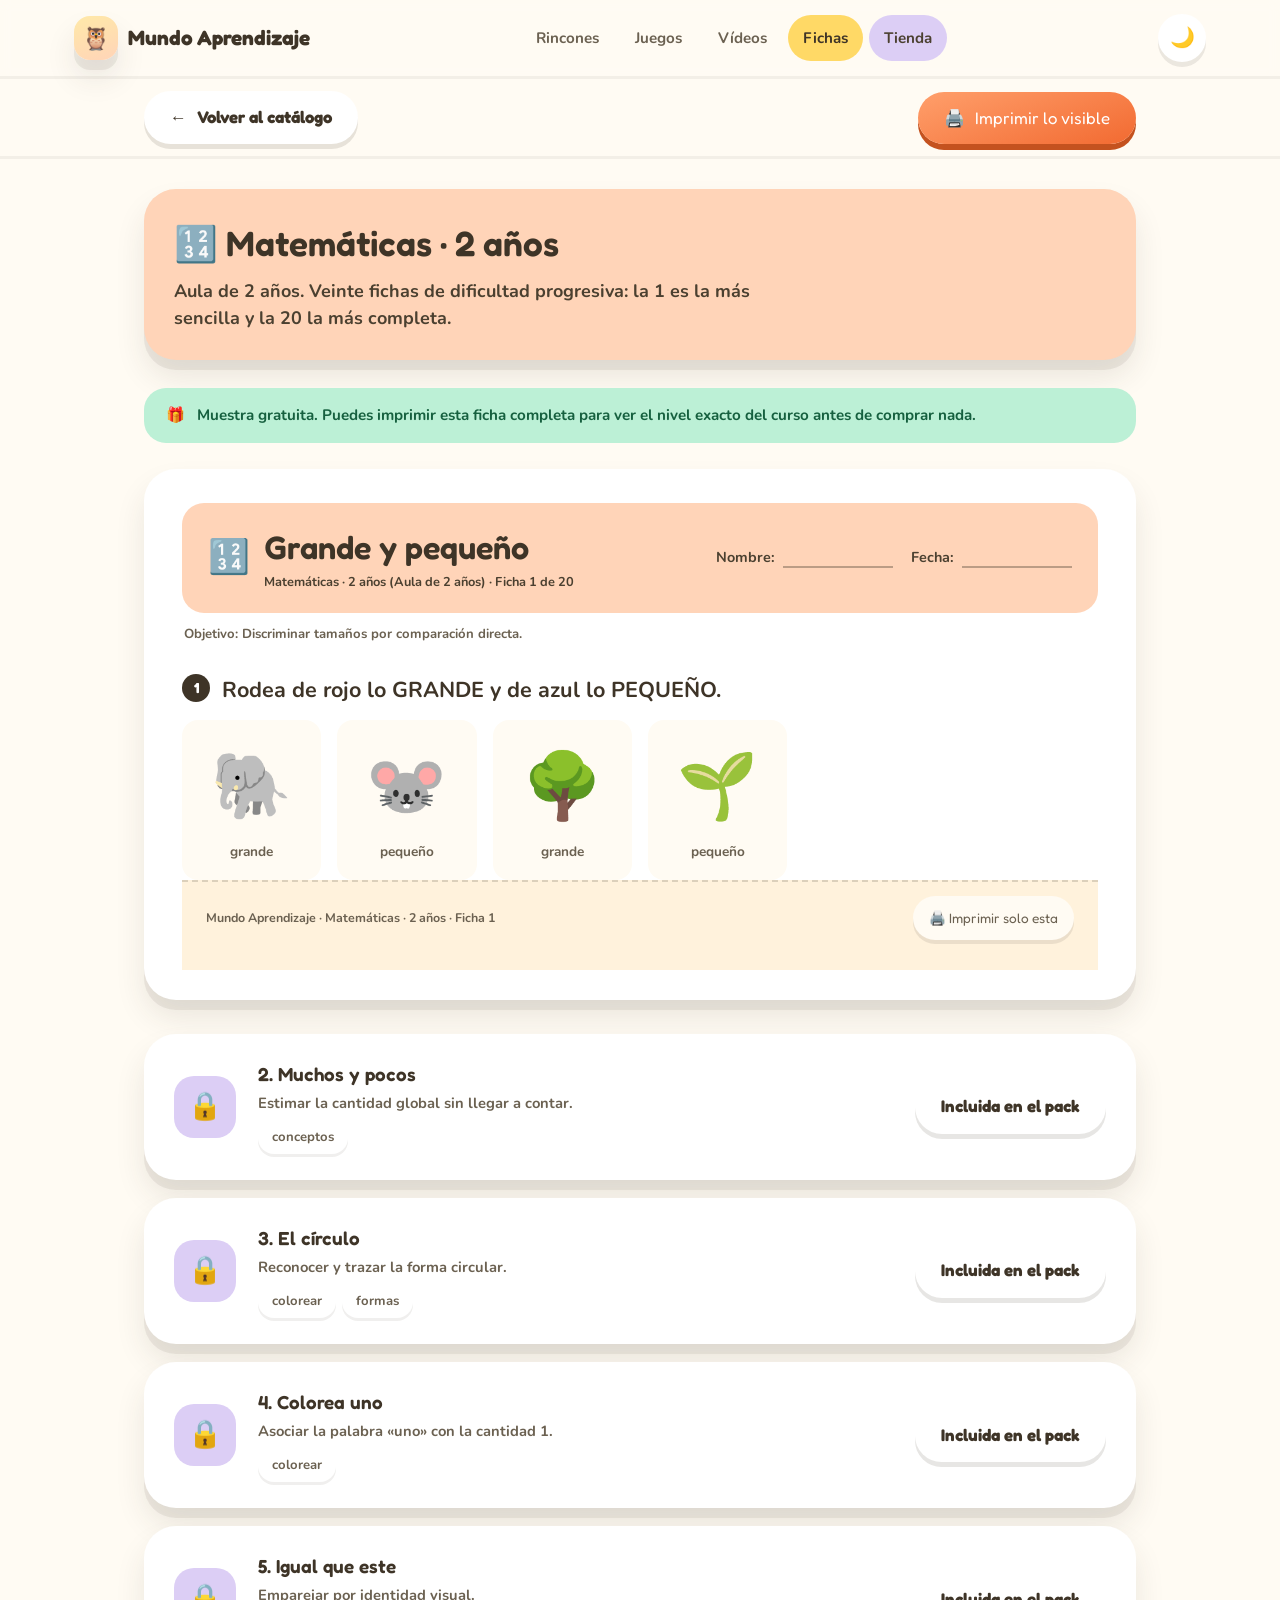
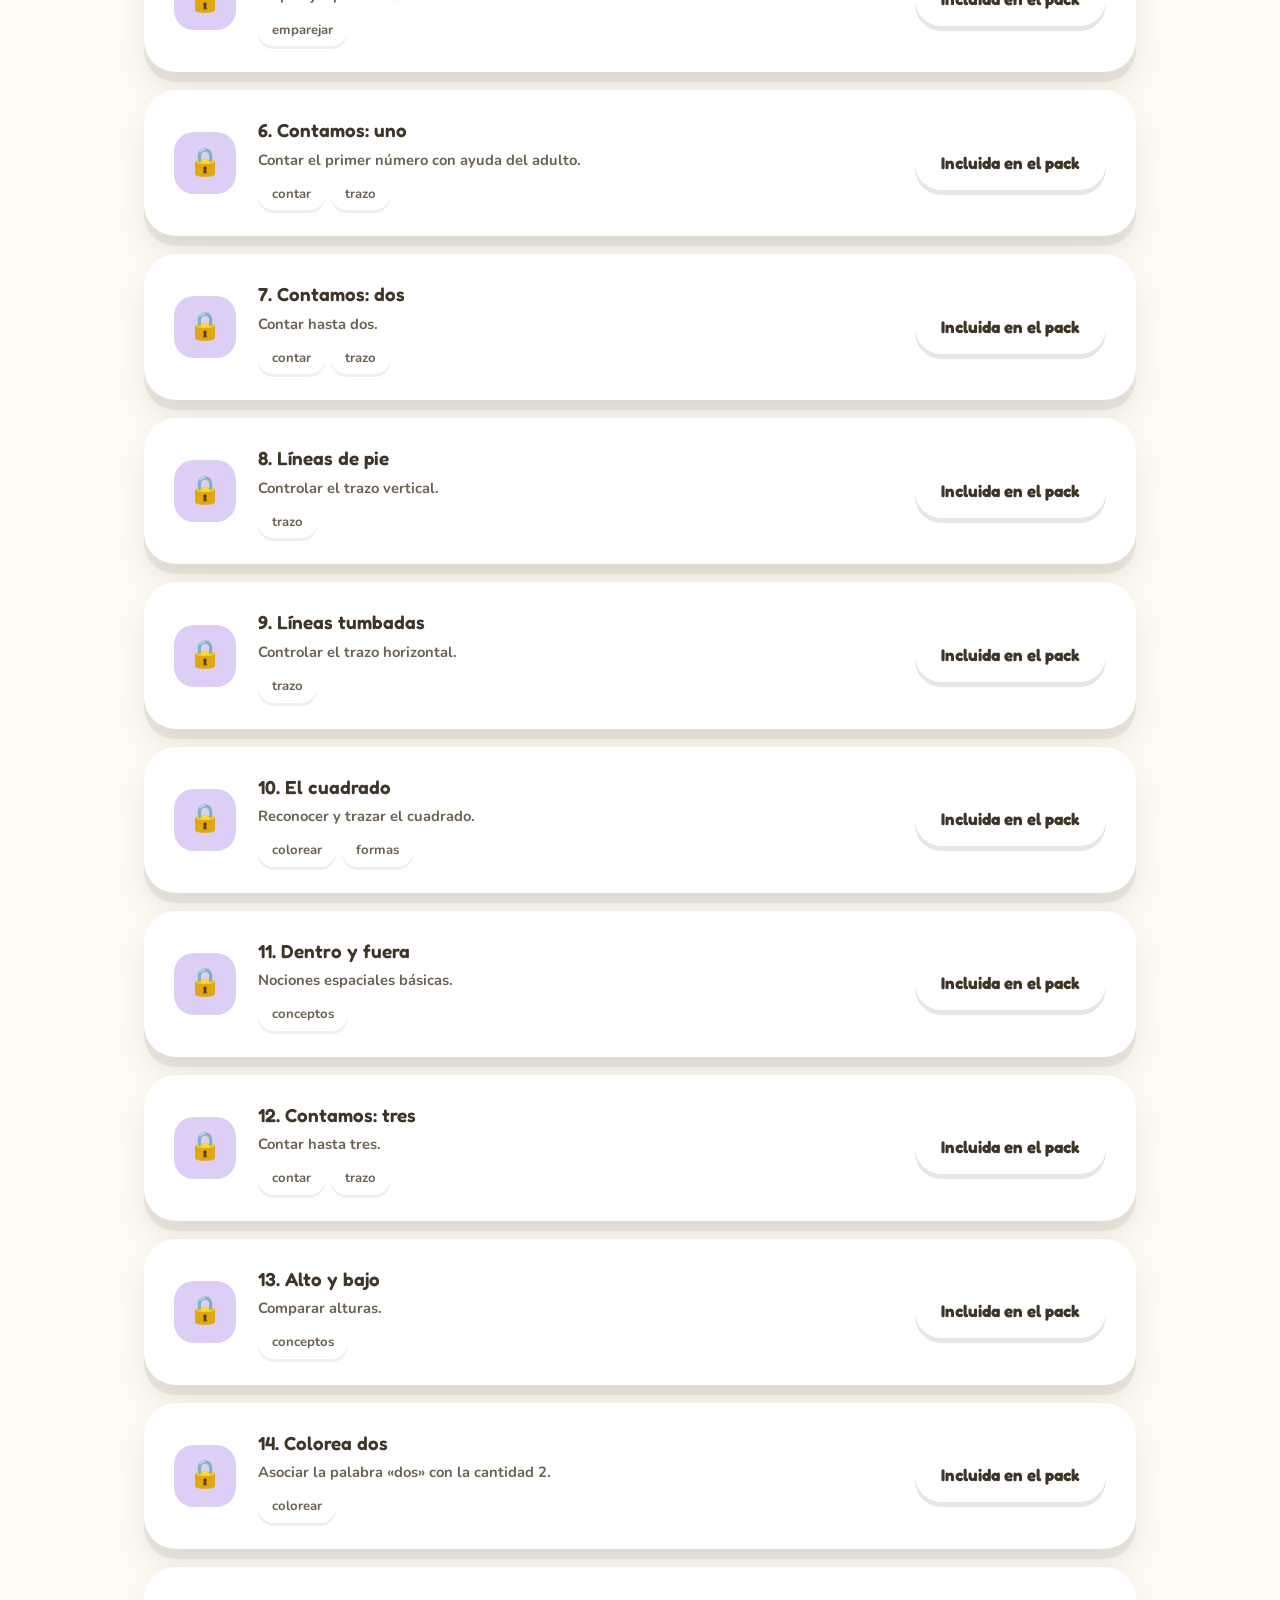
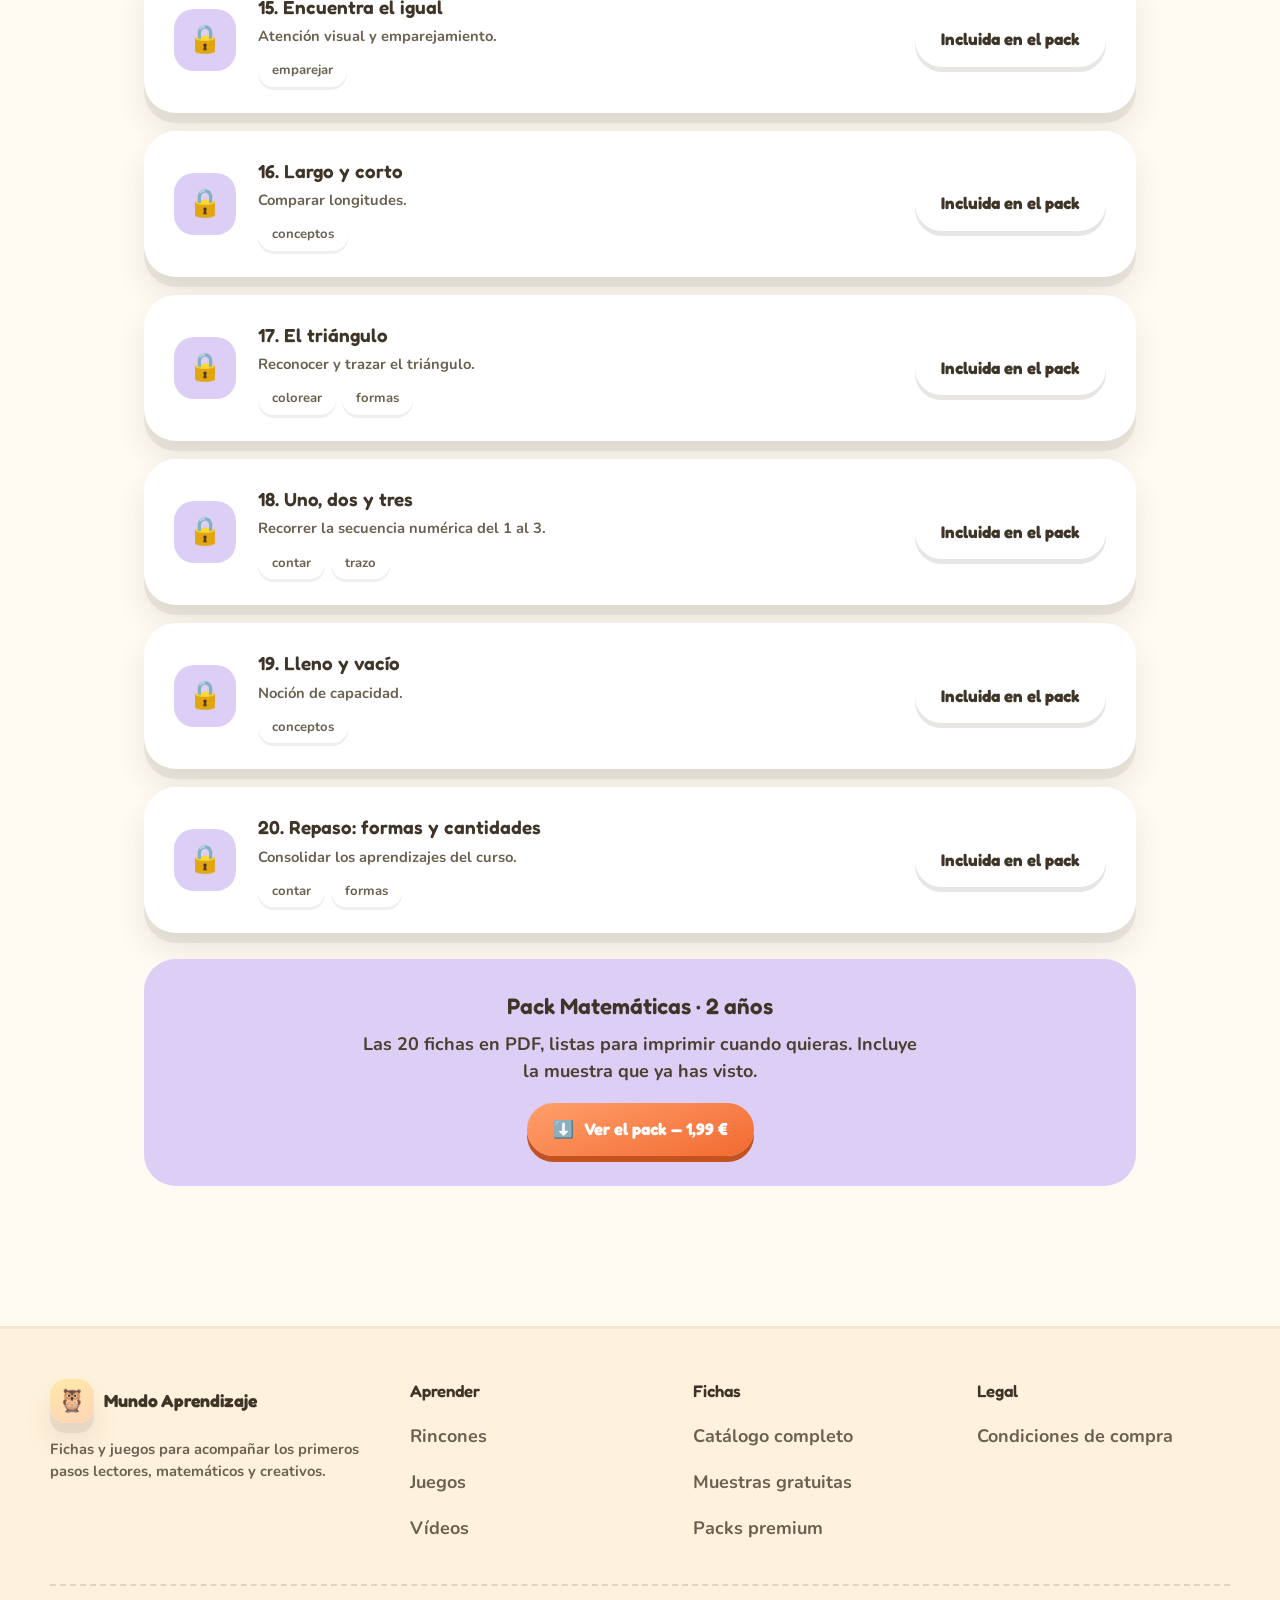
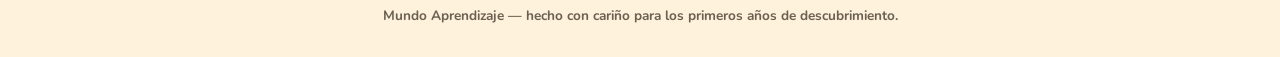
==== fichas.html @ 5282aec8 "Reestructura el sitio y añade el catálogo completo de 480 fichas Trabajo acumulado de tres iteracion" ====
<!DOCTYPE html>
<html lang="es">
<head>
<meta charset="UTF-8">
<meta name="viewport" content="width=device-width, initial-scale=1.0">
<title>Fichas imprimibles — Mundo Aprendizaje</title>
<meta name="description" content="Cuadernos de fichas imprimibles por tema y curso, de 2 a 7 años.">
<meta name="theme-color" content="#FFFBF3">
<script>
/* Tema antes de pintar: evita el fogonazo blanco al abrir en modo oscuro. */
(()=>{try{const g=localStorage.getItem('ma-tema');
document.documentElement.dataset.theme=g||(matchMedia('(prefers-color-scheme: dark)').matches?'dark':'light');
}catch(e){document.documentElement.dataset.theme='light';}})();
</script>
<link rel="preconnect" href="https://fonts.googleapis.com">
<link rel="preconnect" href="https://fonts.gstatic.com" crossorigin>
<link href="https://fonts.googleapis.com/css2?family=Fredoka:wght@500;600;700&family=Nunito:wght@500;700;800&display=swap" rel="stylesheet">
<link rel="icon" href="data:image/svg+xml,<svg xmlns='http://www.w3.org/2000/svg' viewBox='0 0 100 100'><text y='.9em' font-size='90'>🖨️</text></svg>">
<link rel="stylesheet" href="assets/base.css">
<link rel="stylesheet" href="assets/fichas.css">
<style>
  .toolbar{
    position: sticky; top: 0; z-index: 90;
    background: color-mix(in srgb, var(--cream) 94%, transparent); backdrop-filter: blur(6px);
    border-bottom: 3px solid rgba(62,52,39,0.06);
  }
  .toolbar-inner{
    max-width: 1040px; margin: 0 auto; padding: 12px 24px;
    display: flex; align-items: center; justify-content: space-between; gap: 14px; flex-wrap: wrap;
  }
  .sheets{ max-width: 1040px; margin: 0 auto; padding: 30px 24px 70px; }
  @media (max-width: 560px){ .sheets{ padding: 24px 16px 50px; } }

  .cuaderno-head{
    border-radius: var(--radius-lg); padding: 28px 30px; margin-bottom: 28px;
    background: var(--tema, var(--peach)); box-shadow: var(--shadow-bubble);
  }
  .cuaderno-head h1{ font-size: clamp(1.6rem, 3.4vw, 2.2rem); }
  .cuaderno-head p{ margin: 8px 0 0; color: var(--on-pastel); max-width: 56ch; }

  /* Ficha de pago: se ve qué es y qué trae, sin enseñar los ejercicios. */
  .ficha-bloqueada{
    background: var(--white); border-radius: var(--radius-lg);
    box-shadow: var(--shadow-bubble); padding: 26px 30px; margin-bottom: 18px;
    display: flex; align-items: center; gap: 22px; flex-wrap: wrap;
  }
  .ficha-bloqueada .candado{
    width: 62px; height: 62px; flex-shrink: 0; border-radius: 20px;
    background: var(--lavender); display: flex; align-items: center;
    justify-content: center; font-size: 1.7rem;
  }
  .ficha-bloqueada .cuerpo{ flex-grow: 1; min-width: 220px; }
  .ficha-bloqueada h2{ font-size: 1.18rem; }
  .ficha-bloqueada p{ margin: 4px 0 0; color: var(--ink-soft); font-size: 0.92rem; }
  .ficha-bloqueada .tipos{ margin-top: 8px; display: flex; gap: 6px; flex-wrap: wrap; }

  .aviso-muestra{
    background: var(--mint); border-radius: var(--radius-md);
    padding: 16px 22px; margin-bottom: 26px; font-size: 0.95rem; color: var(--exito);
    display: flex; gap: 12px; align-items: flex-start;
  }
  .cta-pack{
    background: var(--lavender); border-radius: var(--radius-lg);
    padding: 30px; margin-top: 26px; text-align: center;
  }
  .cta-pack h2{ font-size: 1.4rem; }
  .cta-pack p{ color: var(--on-pastel); margin: 8px auto 18px; max-width: 52ch; }
  .estado{ text-align: center; padding: 60px 20px; color: var(--ink-soft); }
</style>
</head>
<body>
<a class="skip-link" href="#contenido">Saltar al contenido</a>

<header class="topbar no-print">
  <div class="topbar-inner">
    <a class="brand" href="index.html"><span class="brand-badge" aria-hidden="true">🦉</span> Mundo Aprendizaje</a>
    <nav aria-label="Navegación principal">
      <ul class="topnav">
        <li><a href="index.html#rincones">Rincones</a></li>
        <li><a href="juegos.html">Juegos</a></li>
        <li><a href="videos.html">Vídeos</a></li>
        <li><a href="descargas.html" aria-current="page">Fichas</a></li>
        <li><a href="tienda.html" class="nav-premium">Tienda</a></li>
      </ul>
    </nav>
  </div>
</header>

<div class="toolbar no-print">
  <div class="toolbar-inner">
    <a class="btn btn-secondary" href="descargas.html"><span aria-hidden="true">←</span> Volver al catálogo</a>
    <button class="btn btn-primary" type="button" id="btnImprimir"><span aria-hidden="true">🖨️</span> Imprimir lo visible</button>
  </div>
</div>

<main class="sheets" id="contenido">
  <div class="estado" id="estado">Cargando fichas…</div>
  <div id="salida" class="anim-lista"></div>
</main>

<footer class="no-print">
  <div class="footer-grid">
    <div>
      <div class="footer-brand">
        <span class="brand-badge" aria-hidden="true">🦉</span>
        <strong style="font-family:'Fredoka',sans-serif; font-size:1.1rem;">Mundo Aprendizaje</strong>
      </div>
      <p class="footer-note">Fichas y juegos para acompañar los primeros pasos lectores, matemáticos y creativos.</p>
    </div>
    <div><h3>Aprender</h3><ul>
      <li><a href="index.html#rincones">Rincones</a></li>
      <li><a href="juegos.html">Juegos</a></li>
      <li><a href="videos.html">Vídeos</a></li>
    </ul></div>
    <div><h3>Fichas</h3><ul>
      <li><a href="descargas.html">Catálogo completo</a></li>
      <li><a href="descargas.html?gratis=1">Muestras gratuitas</a></li>
      <li><a href="tienda.html">Packs premium</a></li>
    </ul></div>
    <div><h3>Legal</h3><ul>
      <li><a href="tienda.html#legal">Condiciones de compra</a></li>
    </ul></div>
  </div>
  <div class="footer-bottom">Mundo Aprendizaje — hecho con cariño para los primeros años de descubrimiento.</div>
</footer>

<script src="data/catalogo.js"></script>
<script src="assets/site.js"></script>
<script src="assets/render-ficha.js"></script>
<script>
(() => {
  'use strict';
  const { el, icono, catalogo, filtrar } = window.MA;
  const salida = document.getElementById('salida');
  const estado = document.getElementById('estado');

  /** Ruta: #/<tema>/<curso> o #/<tema>/<curso>/<orden> */
  function ruta(){
    const partes = location.hash.replace(/^#\/?/, '').split('/').filter(Boolean);
    const cat = catalogo();
    const tema = cat.temas[partes[0]] ? partes[0] : 'matematicas';
    const cursos = Object.keys(cat.cursos);
    const curso = cursos.includes(partes[1]) ? partes[1] : cursos[0];
    const orden = partes[2] ? Number(partes[2]) : null;
    return { tema, curso, orden };
  }

  function tarjetaBloqueada(f){
    const nombresTipo = {
      contar:'contar', trazo:'trazo', operaciones:'operaciones', comparar:'comparar',
      serie:'series', unir:'unir con flechas', problema:'problemas', formas:'formas',
      reloj:'el reloj', descomponer:'descomposición', rodear:'rodear', emparejar:'emparejar',
      vecinos:'anterior y posterior', tabla:'tabla de multiplicar', concepto:'conceptos',
      colorear:'colorear', 'tantos-como':'correspondencia', monedas:'monedas',
    };
    return el('article', { className: 'ficha-bloqueada' },
      el('div', { className: 'candado', attrs: { 'aria-hidden': 'true' } }, '🔒'),
      el('div', { className: 'cuerpo' },
        el('h2', { text: `${f.orden}. ${f.titulo}` }),
        el('p', { text: f.objetivo }),
        el('div', { className: 'tipos' },
          (f.tipos || []).map(t => el('span', { className: 'pill', text: nombresTipo[t] || t })))),
      el('a', { className: 'btn btn-secondary', attrs: { href: `tienda.html#/${f.tema}/${f.curso}` } },
        'Incluida en el pack'));
  }

  async function pintar(){
    const { tema, curso, orden } = ruta();
    const cat = catalogo();
    const infoTema = cat.temas[tema];
    const infoCurso = cat.cursos[String(curso)];

    document.title = `${infoTema.nombre} · ${infoCurso.etiqueta} — Mundo Aprendizaje`;
    estado.hidden = false;
    estado.textContent = 'Cargando fichas…';
    salida.replaceChildren();

    if(!cat.temasGenerados.includes(tema)){
      estado.textContent = `Las fichas de ${infoTema.nombre} estarán disponibles próximamente.`;
      return;
    }

    let fichas;
    try{
      fichas = await window.MA.cargarFichas(tema, curso);
    }catch(e){
      estado.textContent = 'No se han podido cargar las fichas. Si has abierto el archivo directamente, prueba con un servidor local.';
      return;
    }

    const meta = filtrar({ tema, curso });
    const porId = Object.fromEntries(meta.map(m => [m.id, m]));
    const lista = orden ? fichas.filter(f => f.orden === orden) : fichas;

    estado.hidden = true;

    const cabecera = el('div', { className: `cuaderno-head t-${infoTema.color}` },
      el('h1', {}, icono(infoTema.icono + ' '), `${infoTema.nombre} · ${infoCurso.etiqueta}`),
      el('p', { text: `${infoCurso.etapa}. Veinte fichas de dificultad progresiva: la 1 es la más sencilla y la 20 la más completa.` }));
    salida.append(cabecera);

    const gratis = lista.filter(f => !f.bloqueado);
    if(gratis.length){
      salida.append(el('div', { className: 'aviso-muestra no-print' },
        icono('🎁'),
        el('span', {}, el('strong', { text: 'Muestra gratuita. ' }),
          'Puedes imprimir esta ficha completa para ver el nivel exacto del curso antes de comprar nada.')));
    }

    lista.forEach(f => {
      const m = porId[f.id] || f;
      salida.append(f.bloqueado
        ? tarjetaBloqueada({ ...m, tema, curso })
        : window.MA_RENDER.renderFicha({ ...f, tema, curso }));
    });

    if(lista.some(f => f.bloqueado)){
      salida.append(el('div', { className: 'cta-pack no-print' },
        el('h2', { text: `Pack ${infoTema.nombre} · ${infoCurso.etiqueta}` }),
        el('p', { text: `Las 20 fichas en PDF, listas para imprimir cuando quieras. Incluye la muestra que ya has visto.` }),
        el('a', { className: 'btn btn-primary', attrs: { href: `tienda.html#/${tema}/${curso}` } },
          icono('⬇️'), 'Ver el pack — 1,99 €')));
    }
  }

  document.getElementById('btnImprimir').addEventListener('click', () => window.print());
  window.addEventListener('hashchange', pintar);
  pintar();
})();
</script>
</body>
</html>
---- assets/base.css ----
/* ============================================================================
   Mundo Aprendizaje — sistema visual compartido
   Tokens, tipografía, navegación, botones y pie. Lo cargan todas las páginas.
   ========================================================================== */

/* ---------------------------------------------------------------- TEMA CLARO
   Los pasteles son el fondo de las tarjetas; --on-pastel es el color de texto
   que va encima de ellos. Nunca escribir un color a pelo sobre un pastel: si
   se hace, el modo oscuro se rompe. */
:root{
  color-scheme: light;

  --yellow: #FFE9A8;  --yellow-deep: #FFD966;
  --sky: #BEE7F7;     --sky-deep: #8FD2EF;
  --mint: #BCF0D6;    --mint-deep: #8FE0B6;
  --lavender: #DCCEF5;--lavender-deep: #C1A9EA;
  --peach: #FFD4B8;   --peach-deep: #FFB88C;

  --cream: #FFFBF3;        /* fondo de página y superficies hundidas */
  --white: #FFFFFF;        /* superficie elevada: tarjetas */
  --ink: #3E3427;
  --ink-soft: #6B6151;
  --on-pastel: #4B4030;    /* texto sobre cualquier pastel */
  --borde: rgba(62,52,39,0.10);

  --focus: #1F5FA8;
  --naranja: #F26A31;
  --naranja-claro: #FF9F6B;
  --naranja-sombra: #C4521F;
  --exito: #16603F;
  --exito-fondo: var(--mint);
  --acento-calido: #A66F00;   /* titulares destacados */
  --acento-verde: #157A54;
  --aviso-fondo: #FFE3E3;
  --aviso-texto: #7A2E2E;
  --panel-juego: #FFF6E4;     /* degradado superior del panel de juego */
  --pie-fondo: #FFF2DC;
  --on-activo: #3E3427;    /* texto sobre los tonos -deep (estados activos) */
  --tienda-hero: #F6F0FF;  /* degradado superior de la tienda */
  --boton-inerte: #EDE7DC; /* botón desactivado */
  --sobre-tema: rgba(255,255,255,0.70); /* pastilla clara sobre un pastel */

  --radius-lg: 32px;
  --radius-md: 22px;
  --shadow-bubble: 0 10px 0 rgba(62,52,39,0.08), 0 18px 30px rgba(62,52,39,0.10);
  --shadow-plana: 0 5px 0 rgba(62,52,39,0.10);
}

/* -------------------------------------------------------------- TEMA OSCURO
   No es una inversión: es una paleta propia de "cuento antes de dormir".
   El fondo es marrón carbón cálido (no azul tecnológico) y cada pastel tiene
   su versión nocturna, más profunda y desaturada, conservando el mismo tono.
   El texto sobre ellos es crema, lo que da AA holgado en todos los casos. */
[data-theme="dark"]{
  color-scheme: dark;

  --yellow: #5E4B22;  --yellow-deep: #D6B45C;
  --sky: #2B4859;     --sky-deep: #7CB9D6;
  --mint: #26503F;    --mint-deep: #79C7A3;
  --lavender: #423761;--lavender-deep: #B39FE0;
  --peach: #64402F;   --peach-deep: #E5A177;

  --cream: #211B17;        /* marrón carbón: el "papel" de noche */
  --white: #2E2721;        /* tarjetas, un punto más claras que el fondo */
  --ink: #F6EFE3;
  --ink-soft: #BEB2A1;
  --on-pastel: #F6EFE3;
  --borde: rgba(255,246,232,0.14);

  --focus: #8CC2FF;
  --naranja: #E2703C;
  --naranja-claro: #F0925F;
  --naranja-sombra: #9C4423;
  --exito: #8FE0B6;
  --exito-fondo: #26503F;
  --acento-calido: #F0C46B;
  --acento-verde: #7ED9AE;
  --aviso-fondo: #4A2523;
  --aviso-texto: #FFC9C9;
  --panel-juego: #2C2419;
  --pie-fondo: #1A1512;
  /* En oscuro los -deep son CLAROS: el texto encima debe ser oscuro. */
  --on-activo: #241C14;
  --tienda-hero: #2A2333;
  --boton-inerte: #3A322B;
  --sobre-tema: rgba(255,255,255,0.12);

  --shadow-bubble: 0 10px 0 rgba(0,0,0,0.28), 0 18px 30px rgba(0,0,0,0.32);
  --shadow-plana: 0 5px 0 rgba(0,0,0,0.30);
}

/* Superficies y bordes que estaban fijados a un color claro */
[data-theme="dark"] .topbar{ border-bottom-color: var(--borde); }
[data-theme="dark"] footer{ border-top-color: var(--borde); }
[data-theme="dark"] .btn-secondary,
[data-theme="dark"] .topnav a{ box-shadow: var(--shadow-plana); }
[data-theme="dark"] .btn-ghost{ box-shadow: inset 0 0 0 3px var(--borde); }

[data-theme="dark"] .footer-bottom{ border-top-color: var(--borde); }

/* El cambio de tema no debe ser un parpadeo seco, pero tampoco una animación
   larga que se note al navegar: 260 ms sobre color y fondo, y nada más. */
body, .topbar, .ficha, .card, footer,
.rincon, .cuaderno, .pack, .video-card, .testimonio,
.chip, .filtro-btn, .tab-btn, .casilla, .carta{
  transition: background-color .26s ease, color .26s ease, border-color .26s ease;
}

*{ box-sizing: border-box; }
html{ scroll-behavior: smooth; }
body{
  margin: 0;
  background: var(--cream);
  color: var(--ink);
  font-family: 'Nunito', sans-serif;
  font-weight: 700;
  font-size: 18px;
  line-height: 1.5;
  overflow-x: hidden;
}
h1, h2, h3, h4{
  font-family: 'Fredoka', sans-serif;
  font-weight: 600;
  margin: 0;
  color: var(--ink);
}
img, svg{ display: block; max-width: 100%; }
a{ color: inherit; text-decoration: none; }
button{ font-family: inherit; cursor: pointer; }

.skip-link{
  position: absolute; left: -999px; top: 0;
  background: var(--ink); color: var(--white);
  padding: 10px 16px; border-radius: 0 0 12px 0; z-index: 200;
}
.skip-link:focus{ left: 0; }

:focus-visible{ outline: 4px solid var(--focus); outline-offset: 3px; border-radius: 10px; }

.visually-hidden{
  position: absolute; width: 1px; height: 1px; padding: 0; margin: -1px;
  overflow: hidden; clip: rect(0 0 0 0); white-space: nowrap; border: 0;
}

/* Un solo bloque cubre toda la animación del sitio, presente y futura. */
@media (prefers-reduced-motion: reduce){
  html{ scroll-behavior: auto; }
  *, *::before, *::after{
    animation-duration: .001ms !important;
    animation-iteration-count: 1 !important;
    transition-duration: .001ms !important;
  }
}

/* ---------------------------------------------------------------- cabecera */
.topbar{
  position: sticky; top: 0; z-index: 100;
  background: color-mix(in srgb, var(--cream) 92%, transparent);
  backdrop-filter: blur(6px);
  border-bottom: 3px solid rgba(62,52,39,0.06);
}
.topbar-inner{
  display: flex; align-items: center; justify-content: space-between; gap: 16px;
  padding: 14px 24px; max-width: 1180px; margin: 0 auto;
}
.brand{
  display: flex; align-items: center; gap: 10px; flex-shrink: 0;
  font-family: 'Fredoka', sans-serif; font-size: 1.3rem; color: var(--ink);
}
.brand-badge{
  width: 44px; height: 44px; border-radius: 16px; flex-shrink: 0;
  background: linear-gradient(160deg, var(--yellow), var(--peach));
  display: flex; align-items: center; justify-content: center;
  font-size: 1.4rem; box-shadow: var(--shadow-bubble);
}
.topnav{ display: flex; gap: 6px; list-style: none; margin: 0; padding: 0; }
.topnav a{
  display: block; font-size: 0.95rem; padding: 12px 15px;
  border-radius: 999px; color: var(--ink-soft); white-space: nowrap;
}
.topnav a:hover{ background: var(--sky); color: var(--ink); }
.topnav a[aria-current="page"]{ background: var(--yellow-deep); color: var(--on-activo); }
/* La tienda se distingue del resto del menú sin gritar. */
.topnav a.nav-premium{
  background: var(--lavender); color: var(--on-pastel);
}
.topnav a.nav-premium:hover{ background: var(--lavender-deep); color: var(--on-activo); }

/* Interruptor de tema: lo inyecta site.js en todas las páginas. */
.tema-btn{
  flex-shrink: 0; width: 48px; height: 48px;
  border: none; border-radius: 50%;
  background: var(--white); color: var(--ink);
  box-shadow: var(--shadow-plana);
  font-size: 1.25rem; line-height: 1;
  display: inline-flex; align-items: center; justify-content: center;
  transition: transform .2s ease, background-color .26s ease;
}
.tema-btn:hover{ transform: rotate(-12deg) scale(1.08); }
.tema-btn:active{ transform: scale(0.94); }

/* En móvil la navegación no se esconde: se vuelve una fila deslizable. */
@media (max-width: 860px){
  /* El interruptor sube junto a la marca, no al final de la fila deslizable */
  .topbar-inner{ position: relative; }
  .tema-btn{ position: absolute; top: 12px; right: 16px; }
}
@media (max-width: 860px){
  .topbar-inner{ flex-direction: column; align-items: stretch; gap: 10px; padding: 12px 16px; }
  .topnav{ overflow-x: auto; padding-bottom: 4px; scrollbar-width: none; }
  .topnav::-webkit-scrollbar{ display: none; }
  .topnav a{ background: var(--white); box-shadow: 0 4px 0 rgba(62,52,39,0.08); }
  .topnav a.nav-premium{ background: var(--lavender); }
}

/* ----------------------------------------------------------------- botones */
.btn{
  font-family: 'Fredoka', sans-serif; font-size: 1.05rem;
  border: none; padding: 14px 26px; border-radius: 999px;
  min-height: 52px;
  display: inline-flex; align-items: center; justify-content: center; gap: 10px;
  transition: transform .15s ease;
}
.btn:hover{ transform: translateY(-3px); }
.btn:active{ transform: translateY(2px); }

.btn-primary{
  background: linear-gradient(160deg, var(--naranja-claro), var(--naranja));
  color: var(--white); box-shadow: 0 6px 0 var(--naranja-sombra);
}
.btn-primary:active{ box-shadow: 0 3px 0 var(--naranja-sombra); }

.btn-secondary{
  background: var(--white); color: var(--ink);
  box-shadow: 0 5px 0 rgba(62,52,39,0.12);
}
.btn-secondary:active{ box-shadow: none; }

.btn-ghost{
  background: transparent; color: var(--ink-soft);
  box-shadow: inset 0 0 0 3px rgba(62,52,39,0.12);
}

/* ---------------------------------------------------------------- secciones */
.wrap{ max-width: 1180px; margin: 0 auto; padding: 0 24px; }
@media (max-width: 560px){ .wrap{ padding: 0 16px; } }

.section{ padding: 64px 24px; }
.section-head{ max-width: 680px; margin: 0 auto 40px; text-align: center; }
.section-head h1, .section-head h2{ font-size: clamp(1.9rem, 3.6vw, 2.5rem); }
.section-head p{ color: var(--ink-soft); margin-top: 10px; }

.page-head{ text-align: center; padding: 56px 24px 0; max-width: 760px; margin: 0 auto; }
.page-head h1{ font-size: clamp(2.2rem, 5vw, 3.1rem); }
.page-head p{ color: var(--ink-soft); font-size: 1.12rem; margin-top: 14px; }

.tip{
  background: var(--yellow); border-radius: var(--radius-md);
  padding: 18px 24px; font-size: 0.96rem; color: var(--on-pastel);
  display: flex; gap: 12px; align-items: flex-start;
}

.pill{
  display: inline-flex; align-items: center; gap: 6px;
  background: var(--white); padding: 6px 14px; border-radius: 999px;
  font-size: 0.82rem; color: var(--ink-soft);
  box-shadow: 0 3px 0 rgba(62,52,39,0.08);
}
.pill-gratis{ background: var(--mint); color: var(--exito); }
.pill-premium{ background: var(--lavender); color: var(--on-pastel); }

/* Colores por tema, usados en tarjetas y cabeceras */
.t-peach{ --tema: var(--peach); }
.t-sky{ --tema: var(--sky); }
.t-mint{ --tema: var(--mint); }
.t-lavender{ --tema: var(--lavender); }

/* --------------------------------------------------------------------- pie */
footer{
  margin-top: 70px; background: var(--pie-fondo, #FFF2DC);
  padding: 50px 24px 30px; border-top: 3px solid rgba(62,52,39,0.06);
}
.footer-grid{
  max-width: 1180px; margin: 0 auto;
  display: grid; grid-template-columns: 1.3fr 1fr 1fr 1fr; gap: 30px;
}
@media (max-width: 900px){ .footer-grid{ grid-template-columns: 1fr 1fr; } }
@media (max-width: 560px){ .footer-grid{ grid-template-columns: 1fr; text-align: center; } }
footer h3{ font-size: 1.05rem; margin-bottom: 10px; }
footer ul{ list-style: none; padding: 0; margin: 0; display: flex; flex-direction: column; gap: 2px; }
footer a{
  color: var(--ink-soft); font-weight: 700;
  display: inline-flex; align-items: center; min-height: 44px;
}
footer a:hover{ color: var(--ink); text-decoration: underline; }
.footer-brand{ display: flex; align-items: center; gap: 10px; margin-bottom: 10px; }
@media (max-width: 560px){ .footer-brand{ justify-content: center; } }
.footer-note{ color: var(--ink-soft); font-size: 0.92rem; max-width: 38ch; }
@media (max-width: 560px){ .footer-note{ margin-inline: auto; } }
.footer-bottom{
  max-width: 1180px; margin: 34px auto 0; padding-top: 20px;
  border-top: 2px dashed rgba(62,52,39,0.15);
  font-size: 0.85rem; color: var(--ink-soft); text-align: center;
}

[hidden]{ display: none !important; }

/* ============================================================================
   ANIMACIONES — tres momentos con intención, no movimiento por todas partes
   1. La entrada del hero (una sola vez, al abrir la landing)
   2. La aparición de una ficha o de una tarjeta al cambiar de filtro
   3. El cambio de tema (arriba, en la transición de color)
   Todo queda anulado por el bloque de prefers-reduced-motion de más arriba.
   ========================================================================== */

@keyframes ma-entrar{
  from{ opacity: 0; transform: translateY(18px); }
  to{ opacity: 1; transform: none; }
}
@keyframes ma-entrar-suave{
  from{ opacity: 0; transform: translateY(10px); }
  to{ opacity: 1; transform: none; }
}

/* 1. Hero: los elementos entran escalonados, de arriba abajo. */
.anim-hero > *{
  animation: ma-entrar .55s cubic-bezier(.22,.9,.3,1) backwards;
}
.anim-hero > *:nth-child(1){ animation-delay: .05s; }
.anim-hero > *:nth-child(2){ animation-delay: .13s; }
.anim-hero > *:nth-child(3){ animation-delay: .21s; }
.anim-hero > *:nth-child(4){ animation-delay: .29s; }

/* 2. Contenido que se repinta al filtrar: entra en vez de aparecer de golpe.
      El retardo se corta a los 6 primeros: más allá no se percibe y solo
      retrasaría la lectura. */
.anim-lista > *{ animation: ma-entrar-suave .38s ease backwards; }
.anim-lista > *:nth-child(1){ animation-delay: .02s; }
.anim-lista > *:nth-child(2){ animation-delay: .06s; }
.anim-lista > *:nth-child(3){ animation-delay: .10s; }
.anim-lista > *:nth-child(4){ animation-delay: .14s; }
.anim-lista > *:nth-child(5){ animation-delay: .18s; }
.anim-lista > *:nth-child(n+6){ animation-delay: .22s; }

/* ============================================================================
   CARRUSEL
   ========================================================================== */
.carrusel{ position: relative; }
.carrusel-pista{
  display: flex; gap: 22px;
  overflow-x: auto; scroll-snap-type: x mandatory;
  scroll-padding: 0 4px; padding: 6px 4px 18px;
  scrollbar-width: none; -webkit-overflow-scrolling: touch;
}
.carrusel-pista::-webkit-scrollbar{ display: none; }
.carrusel-pista > *{
  scroll-snap-align: start; flex: 0 0 auto;
  width: min(320px, 82vw);
}
.carrusel-pista:focus-visible{ outline-offset: 6px; }

.carrusel-flecha{
  position: absolute; top: 42%; transform: translateY(-50%);
  width: 52px; height: 52px; border: none; border-radius: 50%;
  background: var(--white); color: var(--ink);
  box-shadow: var(--shadow-bubble);
  font-size: 1rem; z-index: 3;
  display: flex; align-items: center; justify-content: center;
  transition: transform .18s ease, opacity .18s ease;
}
.carrusel-flecha:hover:not(:disabled){ transform: translateY(-50%) scale(1.1); }
.carrusel-flecha:disabled{ opacity: .3; cursor: not-allowed; }
.carrusel-prev{ left: -10px; }
.carrusel-next{ right: -10px; }
@media (max-width: 900px){
  /* En móvil se navega deslizando: las flechas estorbarían sobre el contenido */
  .carrusel-flecha{ display: none; }
}

.carrusel-puntos{ display: flex; justify-content: center; gap: 10px; margin-top: 6px; }
.carrusel-punto{
  width: 12px; height: 12px; padding: 0; border: none; border-radius: 50%;
  background: var(--borde); cursor: pointer;
  transition: transform .2s ease, background-color .2s ease;
  /* El objetivo táctil real es de 44 px aunque el punto se vea pequeño */
  position: relative;
}
.carrusel-punto::after{
  content: ''; position: absolute; inset: -16px;
}
.carrusel-punto.activo{ background: var(--naranja); transform: scale(1.35); }

/* ============================================================================
   TESTIMONIOS
   ========================================================================== */
.testimonios{ background: var(--panel-juego); padding: 66px 0 56px; }
.testimonio{
  background: var(--white); border-radius: var(--radius-lg);
  box-shadow: var(--shadow-bubble); padding: 28px 26px;
  display: flex; flex-direction: column; gap: 14px;
  height: 100%;
}
.testimonio-estrellas{ color: var(--acento-calido); font-size: 1.05rem; letter-spacing: 2px; }
.testimonio-texto{
  margin: 0; flex-grow: 1; font-size: 1rem; color: var(--ink);
  line-height: 1.65;
}
.testimonio-texto::before{ content: '“'; }
.testimonio-texto::after{ content: '”'; }
.testimonio-pie{ display: flex; align-items: center; gap: 12px; }
.testimonio-avatar{
  width: 52px; height: 52px; border-radius: 50%; flex-shrink: 0;
  display: flex; align-items: center; justify-content: center;
  font-size: 1.5rem; background: var(--tema, var(--sky));
}
.testimonio-nombre{ font-family: 'Fredoka', sans-serif; font-size: 1rem; }
.testimonio-rol{ font-size: 0.84rem; color: var(--ink-soft); }

.aviso-simulado{
  max-width: 780px; margin: 0 auto 30px;
  background: var(--aviso-fondo); color: var(--aviso-texto);
  border-radius: var(--radius-md); padding: 16px 22px;
  font-size: 0.92rem; display: flex; gap: 12px; align-items: flex-start;
}

/* ============================================================================
   ONBOARDING — presentación breve la primera vez
   ========================================================================== */
.onboarding[hidden]{ display: none !important; }
.onboarding{
  position: fixed; inset: 0; z-index: 500;
  background: rgba(30,24,20,0.62);
  backdrop-filter: blur(4px);
  display: flex; align-items: center; justify-content: center; padding: 20px;
  animation: ma-entrar-suave .3s ease;
}
.onboarding-caja{
  background: var(--cream); border-radius: 34px;
  max-width: 560px; width: 100%; max-height: 92vh; overflow: hidden;
  box-shadow: 0 24px 60px rgba(0,0,0,0.35);
  display: flex; flex-direction: column;
}
.onboarding-pista{
  display: flex; overflow-x: auto; scroll-snap-type: x mandatory;
  scrollbar-width: none;
}
.onboarding-pista::-webkit-scrollbar{ display: none; }
.onboarding-slide{
  flex: 0 0 100%; scroll-snap-align: center;
  padding: 42px 34px 26px; text-align: center;
  display: flex; flex-direction: column; align-items: center; gap: 12px;
}
.onboarding-emoji{ font-size: 3.4rem; }
.onboarding-slide h2{ font-size: 1.45rem; }
.onboarding-slide p{ color: var(--ink-soft); margin: 0; max-width: 40ch; }
.onboarding-pie{
  display: flex; align-items: center; justify-content: space-between;
  gap: 14px; padding: 16px 24px 22px; flex-wrap: wrap;
}
.onboarding-puntos{ display: flex; gap: 8px; }
.onboarding-punto{
  width: 10px; height: 10px; border-radius: 50%; border: none;
  background: var(--borde); padding: 0;
}
.onboarding-punto.activo{ background: var(--naranja); transform: scale(1.3); }

.carrusel-contador{
  text-align: center; margin: 8px 0 0;
  font-family: 'Fredoka', sans-serif; font-size: 0.9rem; color: var(--ink-soft);
}
.carrusel-contador[hidden]{ display: none; }
---- assets/fichas.css ----
/* ============================================================================
   Mundo Aprendizaje — hoja de estilo de las fichas imprimibles
   Requiere assets/base.css. Cada .ficha equivale a una página A4.
   ========================================================================== */

:root{
  --trace-fill: #F1EBE0;   /* relleno claro de lo que hay que repasar */
  --trace-line: #BFB3A0;   /* contorno y líneas punteadas */
  --caja: #FDFCF9;         /* fondo de las casillas de respuesta */
}

/* En pantalla oscura, una rejilla de casillas blancas puras deslumbra.
   Se hunden un punto respecto a la tarjeta y el punteado se aclara para
   seguir marcándolas. Al imprimir vuelven a blanco (ver @media print). */
[data-theme="dark"]{
  --trace-fill: #4A4137;
  --trace-line: #8B7F6D;
  --caja: #3A322B;
}

/* Escala tipográfica por curso: cuanto más pequeño el alumno, más grande todo.
   Lo controla el atributo data-curso que pone el renderizador. */
.ficha[data-curso="2"]{ --escala: 1.35; --items-fila: 3; }
.ficha[data-curso="3"]{ --escala: 1.25; --items-fila: 3; }
.ficha[data-curso="4"]{ --escala: 1.15; --items-fila: 4; }
.ficha[data-curso="5"]{ --escala: 1.05; --items-fila: 4; }
.ficha[data-curso="6"]{ --escala: 1.00; --items-fila: 5; }
.ficha[data-curso="7"]{ --escala: 0.95; --items-fila: 5; }

.ficha{
  background: var(--white);
  border-radius: var(--radius-lg);
  box-shadow: var(--shadow-bubble);
  padding: 34px 38px 30px;
  margin-bottom: 34px;
  display: flex; flex-direction: column;
  font-size: calc(1rem * var(--escala, 1));
}
@media (max-width: 640px){ .ficha{ padding: 24px 18px; border-radius: var(--radius-md); } }

/* ------------------------------------------------------------- encabezado */
.ficha-head{
  background: var(--tema, var(--peach));
  border-radius: var(--radius-md);
  padding: 20px 26px;
  display: flex; align-items: center; justify-content: space-between;
  gap: 20px; flex-wrap: wrap;
}
.ficha-head-title{ display: flex; align-items: center; gap: 14px; }
.ficha-emoji{ font-size: 2.1rem; line-height: 1; }
.ficha-head h2, .ficha-head h3{ font-size: calc(1.5rem * var(--escala, 1)); }
.ficha-meta{ font-size: 0.8rem; color: var(--on-pastel); margin-top: 2px; }

.ficha-fields{ display: flex; gap: 18px; flex-wrap: wrap; }
.field{ display: flex; align-items: flex-end; gap: 8px; font-size: 0.9rem; color: var(--on-pastel); }
.field-line{ display: inline-block; width: 110px; border-bottom: 2px solid rgba(62,52,39,0.35); }

.ficha-objetivo{
  font-size: 0.82rem; color: var(--ink-soft);
  margin: 12px 2px 0; font-weight: 700;
}

/* --------------------------------------------------------------- bloques */
.bloque{ margin-top: calc(22px * var(--escala, 1)); }
.bloque-enunciado{
  display: flex; gap: 12px; align-items: flex-start;
  font-size: calc(1rem * var(--escala, 1)); margin-bottom: 14px;
}
.bloque-num{
  font-family: 'Fredoka', sans-serif;
  background: var(--ink); color: var(--white);
  width: 28px; height: 28px; flex-shrink: 0;
  border-radius: 50%; display: flex; align-items: center; justify-content: center;
  font-size: 0.9rem;
}

/* Caja de respuesta reutilizada por casi todos los ejercicios */
.caja{
  display: inline-block; flex-shrink: 0;
  width: calc(46px * var(--escala, 1)); height: calc(46px * var(--escala, 1));
  border: 3px dashed var(--trace-line); border-radius: 12px;
  background: var(--caja);
}
.caja-ancha{ width: calc(90px * var(--escala, 1)); }
.caja-grande{ width: calc(70px * var(--escala, 1)); height: calc(70px * var(--escala, 1)); }

.fila{
  display: flex; align-items: center; gap: 16px;
  background: var(--cream); border-radius: 16px;
  padding: 12px 18px; margin-bottom: 10px;
}
.emoji-serie{ font-size: calc(1.7rem * var(--escala, 1)); letter-spacing: 5px; flex-grow: 1; }

/* --- contar / colorear / tantos-como --- */
.contar-fila .caja{ margin-left: auto; }

/* --- trazo --- */
.trazo-fila{
  display: flex; align-items: center; gap: 14px; flex-wrap: wrap;
  border-bottom: 3px dotted var(--trace-line);
  padding-bottom: 8px; margin-bottom: 14px;
}
.glifo{
  font-family: 'Fredoka', sans-serif; font-weight: 700;
  font-size: calc(2.6rem * var(--escala, 1)); line-height: 1;
  color: var(--trace-fill);
  -webkit-text-stroke: 3px var(--trace-line);
  min-width: 1.3em; text-align: center;
}
.glifo.fantasma{ opacity: .5; }

/* --- operaciones --- */
.ops-grid{ display: grid; gap: 14px; }
.ops-grid.horizontal{ grid-template-columns: repeat(auto-fill, minmax(190px, 1fr)); }
.ops-grid.vertical{ grid-template-columns: repeat(auto-fill, minmax(110px, 1fr)); }

.op-h{
  display: flex; align-items: center; gap: 10px;
  font-family: 'Fredoka', sans-serif;
  font-size: calc(1.5rem * var(--escala, 1));
  background: var(--cream); border-radius: 14px; padding: 10px 14px;
}
.op-v{
  background: var(--cream); border-radius: 14px; padding: 12px 14px;
  font-family: 'Fredoka', sans-serif; font-size: calc(1.4rem * var(--escala, 1));
  text-align: right;
}
.op-v .linea{ border-bottom: 3px solid var(--ink); margin: 6px 0 8px; }
.op-v .signo{ float: left; }
.op-v .hueco{ height: calc(38px * var(--escala, 1)); border: 3px dashed var(--trace-line); border-radius: 10px; background: var(--caja); }

/* --- comparar --- */
.comparar-grid{ display: grid; grid-template-columns: repeat(auto-fill, minmax(170px, 1fr)); gap: 12px; }
.comparar-item{
  display: flex; align-items: center; justify-content: center; gap: 12px;
  background: var(--cream); border-radius: 14px; padding: 12px;
  font-family: 'Fredoka', sans-serif; font-size: calc(1.5rem * var(--escala, 1));
}

/* --- serie --- */
.serie-fila{ display: flex; align-items: center; gap: 10px; flex-wrap: wrap; margin-bottom: 12px; }
.serie-valor{
  font-family: 'Fredoka', sans-serif; font-size: calc(1.4rem * var(--escala, 1));
  background: var(--cream); border-radius: 12px;
  min-width: calc(52px * var(--escala, 1)); height: calc(48px * var(--escala, 1));
  display: flex; align-items: center; justify-content: center;
}
.serie-flecha{ color: var(--trace-line); }

/* --- unir --- */
.unir{ display: grid; grid-template-columns: 1fr 1fr; gap: 26px; max-width: 640px; margin: 0 auto; }
.unir ul{ list-style: none; margin: 0; padding: 0; display: flex; flex-direction: column; gap: 12px; }
.unir li{
  background: var(--cream); border-radius: 16px; padding: 10px 16px;
  display: flex; align-items: center; gap: 12px; min-height: 56px;
  font-size: calc(1.05rem * var(--escala, 1));
}
.unir .col-der li{ flex-direction: row-reverse; text-align: right; }
.punto{
  width: 14px; height: 14px; flex-shrink: 0;
  border: 3px solid var(--trace-line); border-radius: 50%; background: var(--white);
}
.unir .contenido{ flex-grow: 1; }

/* --- problema --- */
.problema{
  background: var(--cream); border-radius: 16px; padding: 16px 20px; margin-bottom: 14px;
}
.problema-texto{ font-size: calc(1.02rem * var(--escala, 1)); margin: 0 0 12px; }
.problema-pie{ display: flex; align-items: center; gap: 12px; flex-wrap: wrap; font-size: 0.88rem; color: var(--ink-soft); }
.problema-operacion{
  flex-grow: 1; min-height: calc(52px * var(--escala, 1));
  border: 3px dashed var(--trace-line); border-radius: 12px; background: var(--caja);
}

/* --- formas --- */
.formas-grid{ display: grid; grid-template-columns: repeat(auto-fill, minmax(140px, 1fr)); gap: 16px; }
.forma-celda{ background: var(--cream); border-radius: 16px; padding: 12px; text-align: center; }
.forma-celda svg{ margin: 0 auto; width: 100%; max-width: 130px; height: auto; }
.forma-nombre{ font-family: 'Fredoka', sans-serif; font-size: calc(1.05rem * var(--escala, 1)); margin-top: 6px; }

/* --- reloj --- */
.relojes{ display: grid; grid-template-columns: repeat(auto-fill, minmax(130px, 1fr)); gap: 16px; }
.reloj-celda{ background: var(--cream); border-radius: 16px; padding: 12px; text-align: center; }
.reloj-celda svg{ margin: 0 auto 8px; width: 100%; max-width: 110px; height: auto; }
.reloj-celda .caja{ width: 100%; height: 40px; }

/* --- descomponer --- */
.descomp-grid{ display: grid; grid-template-columns: repeat(auto-fill, minmax(190px, 1fr)); gap: 14px; }
.descomp{
  background: var(--cream); border-radius: 16px; padding: 14px;
  display: flex; align-items: center; justify-content: center; gap: 10px;
  font-family: 'Fredoka', sans-serif; font-size: calc(1.3rem * var(--escala, 1));
}

/* --- rodear / emparejar --- */
.rodear-fila, .emparejar-fila{
  display: flex; align-items: center; gap: 16px; flex-wrap: wrap;
  background: var(--cream); border-radius: 16px; padding: 12px 18px; margin-bottom: 10px;
}
.rodear-op{
  font-family: 'Fredoka', sans-serif; font-size: calc(1.6rem * var(--escala, 1));
  min-width: calc(64px * var(--escala, 1)); text-align: center;
}
.emparejar-modelo{
  font-size: calc(2rem * var(--escala, 1));
  border: 3px solid var(--trace-line); border-radius: 14px;
  padding: 4px 12px; background: var(--white);
}
.emparejar-op{ font-size: calc(2rem * var(--escala, 1)); }

/* --- vecinos --- */
.vecinos-grid{ display: grid; grid-template-columns: repeat(auto-fill, minmax(230px, 1fr)); gap: 12px; }
.vecino{
  display: flex; align-items: center; justify-content: center; gap: 10px;
  background: var(--cream); border-radius: 14px; padding: 12px;
  font-family: 'Fredoka', sans-serif; font-size: calc(1.35rem * var(--escala, 1));
}
.vecino .num{ min-width: calc(50px * var(--escala, 1)); text-align: center; }

/* --- tabla de multiplicar --- */
.tabla-mult{ display: grid; grid-template-columns: repeat(2, 1fr); gap: 10px; max-width: 560px; }
@media (max-width: 520px){ .tabla-mult{ grid-template-columns: 1fr; } }
.tabla-fila{
  display: flex; align-items: center; gap: 10px;
  background: var(--cream); border-radius: 12px; padding: 8px 14px;
  font-family: 'Fredoka', sans-serif; font-size: calc(1.25rem * var(--escala, 1));
}
.tabla-fila .caja{ width: calc(58px * var(--escala, 1)); height: calc(38px * var(--escala, 1)); margin-left: auto; }
.tabla-fila .resuelto{ margin-left: auto; color: var(--ink-soft); }

/* --- concepto --- */
.concepto-grid{ display: grid; grid-template-columns: repeat(auto-fill, minmax(130px, 1fr)); gap: 16px; }
.concepto-celda{
  background: var(--cream); border-radius: 16px; padding: 18px 12px; text-align: center;
}
.concepto-emoji{ font-size: calc(3rem * var(--escala, 1)); }
.concepto-etiqueta{ font-size: 0.85rem; color: var(--ink-soft); margin-top: 6px; }

/* --- monedas --- */
.monedas-grid{ display: grid; grid-template-columns: repeat(auto-fill, minmax(230px, 1fr)); gap: 14px; }
.monedas-fila{
  display: flex; align-items: center; gap: 12px;
  background: var(--cream); border-radius: 16px; padding: 14px;
  font-size: calc(1.3rem * var(--escala, 1));
}
.monedas-fila .caja{ margin-left: auto; }

/* ================= Lenguaje, Historia e Idiomas ================= */

/* Pauta de escritura reutilizada por varios ejercicios */
.pauta{
  flex-grow: 1; min-width: 90px;
  height: calc(2.2rem * var(--escala, 1));
  border-bottom: 3px dotted var(--trace-line);
}

/* --- sílabas --- */
.silabas-fila{ gap: 14px; }
.silabas-pic{ font-size: calc(1.9rem * var(--escala, 1)); }
.silabas-palabra{
  font-family: 'Fredoka', sans-serif; font-size: calc(1.25rem * var(--escala, 1));
  letter-spacing: 2px; min-width: 6em;
}
.silabas-cajas{ display: flex; gap: 6px; flex-grow: 1; }
.caja-silaba{ width: calc(52px * var(--escala, 1)); height: calc(36px * var(--escala, 1)); }

/* --- escritura --- */
.escritura-fila{
  display: flex; align-items: center; gap: 16px;
  border-bottom: 3px dotted var(--trace-line);
  padding-bottom: 10px; margin-bottom: 16px;
}
.escritura-pic{ font-size: calc(2.2rem * var(--escala, 1)); flex-shrink: 0; }
.escritura-modelo{
  font-size: calc(1.9rem * var(--escala, 1)); letter-spacing: 4px;
  min-width: auto; flex-shrink: 0;
}

/* --- completar --- */
.completar-grid{ display: grid; grid-template-columns: repeat(auto-fill, minmax(200px, 1fr)); gap: 14px; }
.completar-item{
  background: var(--cream); border-radius: 16px; padding: 14px;
  display: flex; align-items: center; gap: 12px;
}
.completar-pic{ font-size: calc(1.9rem * var(--escala, 1)); }
.completar-palabra{
  font-family: 'Fredoka', sans-serif; font-size: calc(1.4rem * var(--escala, 1));
  letter-spacing: 3px; display: flex; align-items: center; gap: 3px;
}
.caja-letra{ width: calc(38px * var(--escala, 1)); height: calc(38px * var(--escala, 1)); }

/* --- clasificar --- */
.clasificar-banco{
  display: flex; flex-wrap: wrap; gap: 10px; justify-content: center;
  background: var(--cream); border-radius: 16px; padding: 14px; margin-bottom: 16px;
}
.clasificar-pieza{
  background: var(--white); border: 2px solid var(--trace-line);
  border-radius: 999px; padding: 8px 16px;
  font-size: calc(0.98rem * var(--escala, 1));
}
.clasificar-cols{ display: grid; grid-template-columns: repeat(auto-fit, minmax(150px, 1fr)); gap: 14px; }
.clasificar-col h4{
  font-family: 'Fredoka', sans-serif; font-size: calc(1rem * var(--escala, 1));
  text-align: center; margin-bottom: 8px;
}
.clasificar-hueco{
  border: 3px dashed var(--trace-line); border-radius: 16px;
  background: var(--caja); min-height: calc(120px * var(--escala, 1));
}

/* --- lectura --- */
.lectura-texto{
  background: var(--cream); border-left: 6px solid var(--tema, var(--sky));
  border-radius: 0 16px 16px 0; margin: 0 0 18px;
  padding: 16px 20px; font-size: calc(1.02rem * var(--escala, 1));
  line-height: 1.75;
}
.lectura-preguntas{ margin: 0; padding-left: 22px; display: flex; flex-direction: column; gap: 14px; }
.lectura-pregunta{ margin: 0 0 4px; font-size: calc(0.98rem * var(--escala, 1)); }
.lectura-preguntas .pauta{ display: block; width: 100%; }

/* --- verdadero / falso --- */
.vf-lista{ list-style: none; margin: 0; padding: 0; display: flex; flex-direction: column; gap: 10px; }
.vf-fila{
  display: flex; align-items: center; gap: 16px;
  background: var(--cream); border-radius: 16px; padding: 12px 18px;
}
.vf-texto{ flex-grow: 1; font-size: calc(0.98rem * var(--escala, 1)); }
.vf-opciones{ display: flex; gap: 8px; flex-shrink: 0; }
.vf-op{
  width: calc(40px * var(--escala, 1)); height: calc(40px * var(--escala, 1));
  border: 3px solid var(--trace-line); border-radius: 50%; background: var(--caja);
  display: flex; align-items: center; justify-content: center;
  font-family: 'Fredoka', sans-serif; color: var(--ink-soft);
}

/* --- ordenar --- */
.ordenar-lista{ list-style: none; margin: 0; padding: 0; display: flex; flex-direction: column; gap: 10px; }
.ordenar-fila{
  display: flex; align-items: center; gap: 14px;
  background: var(--cream); border-radius: 16px; padding: 12px 18px;
}
.caja-orden{ width: calc(46px * var(--escala, 1)); height: calc(46px * var(--escala, 1)); }
.ordenar-texto{ font-size: calc(1rem * var(--escala, 1)); }

/* --- zona de dibujo --- */
.zona-dibujo{
  border: 5px dashed var(--trace-line); border-radius: 26px;
  background: var(--caja);
  display: flex; align-items: flex-end; justify-content: center; padding: 16px;
}
.zona-grande{ min-height: 340px; }
.zona-mediano{ min-height: 220px; }
.zona-pie{ font-family: 'Fredoka', sans-serif; color: var(--ink-soft); font-size: 0.98rem; }

/* --- vocabulario en inglés --- */
.vocab-grid{ display: grid; grid-template-columns: repeat(auto-fill, minmax(150px, 1fr)); gap: 16px; }
.vocab-celda{
  background: var(--cream); border-radius: 18px; padding: 16px 12px;
  text-align: center; display: flex; flex-direction: column; gap: 6px; align-items: center;
}
.vocab-pic{ font-size: calc(2.6rem * var(--escala, 1)); }
.vocab-en{ font-size: calc(1.35rem * var(--escala, 1)); letter-spacing: 2px; min-width: auto; }
.vocab-es{ font-size: 0.82rem; color: var(--ink-soft); }

/* --- frase --- */
.frase-fila{
  display: flex; align-items: center; gap: 10px; flex-wrap: wrap;
  background: var(--cream); border-radius: 16px; padding: 14px 18px; margin-bottom: 10px;
  font-size: calc(1.05rem * var(--escala, 1));
}

/* ------------------------------------------------------------------- pie */
.ficha-foot{
  margin-top: auto; padding-top: 14px;
  border-top: 2px dashed rgba(62,52,39,0.18);
  display: flex; justify-content: space-between; align-items: center;
  gap: 12px; flex-wrap: wrap; font-size: 0.78rem; color: var(--ink-soft);
}
.btn-print-one{
  font-family: 'Fredoka', sans-serif; font-size: 0.85rem;
  background: var(--cream); border: none; color: var(--ink-soft);
  padding: 10px 16px; border-radius: 999px; min-height: 44px;
  box-shadow: 0 4px 0 rgba(62,52,39,0.10);
}
.btn-print-one:hover{ background: var(--yellow); color: var(--ink); }

/* ==========================================================================
   IMPRESIÓN — A4 vertical, una ficha por página
   ========================================================================== */
@media print{
  @page{ size: A4 portrait; margin: 12mm; }

  /* ------------------------------------------------------------------
     El modo oscuro NUNCA llega al papel. Imprimir fondos carbón gastaría
     un cartucho por cuaderno y dejaría las fichas ilegibles a lápiz.
     Se reponen los valores claros con más especificidad que
     [data-theme="dark"], así gana pase lo que pase en pantalla.
     ------------------------------------------------------------------ */
  :root, :root[data-theme="dark"]{
    color-scheme: light;
    --yellow: #FFE9A8;  --yellow-deep: #FFD966;
    --sky: #BEE7F7;     --sky-deep: #8FD2EF;
    --mint: #BCF0D6;    --mint-deep: #8FE0B6;
    --lavender: #DCCEF5;--lavender-deep: #C1A9EA;
    --peach: #FFD4B8;   --peach-deep: #FFB88C;
    --cream: #FFFFFF;
    --white: #FFFFFF;
    --ink: #2B241B;
    --ink-soft: #5A5142;
    --on-pastel: #3A3124;
    --borde: rgba(62,52,39,0.20);
    --trace-fill: #F1EBE0;
    --trace-line: #A79B88;
    --caja: #FFFFFF;
    --acento-calido: #8A5C00;
    --acento-verde: #11623F;
  }

  /* Los fondos pastel son parte del material, no decoración */
  *{ -webkit-print-color-adjust: exact !important; print-color-adjust: exact !important; }

  html, body{ background: #fff !important; color: var(--ink) !important; font-size: 11pt; }
  .ficha{ background: #fff !important; }
  .topbar, .page-head, .toolbar, .no-print, footer, .filtros, .paginacion{ display: none !important; }

  .sheets, .wrap{ max-width: none; margin: 0; padding: 0; }

  .ficha{
    box-shadow: none; border-radius: 0;
    padding: 0; margin: 0;
    min-height: 250mm;
    break-after: page;
    break-inside: avoid;
  }
  .ficha:last-child{ break-after: auto; }

  .ficha-head{ border-radius: 12px; padding: 5mm 7mm; }
  .ficha-objetivo{ display: none; }

  .fila, .trazo-fila, .op-h, .op-v, .comparar-item, .serie-fila, .unir li,
  .problema, .forma-celda, .reloj-celda, .descomp, .rodear-fila,
  .emparejar-fila, .vecino, .tabla-fila, .concepto-celda, .monedas-fila,
  .escritura-fila, .completar-item, .vf-fila, .ordenar-fila, .vocab-celda,
  .frase-fila, .clasificar-col, .lectura-preguntas li{
    break-inside: avoid;
  }

  .lectura-texto{ font-size: 11pt; }
  .zona-grande{ min-height: 110mm; }
  .zona-mediano{ min-height: 70mm; }
  .clasificar-hueco{ min-height: 40mm; }
  .vocab-celda svg, .vocab-pic{ font-size: 20pt; }

  /* "Imprimir solo esta": el resto se oculta mientras dura el diálogo */
  body.printing-one .ficha:not(.print-target){ display: none !important; }
  body.printing-one .ficha.print-target{ break-after: auto; }
}
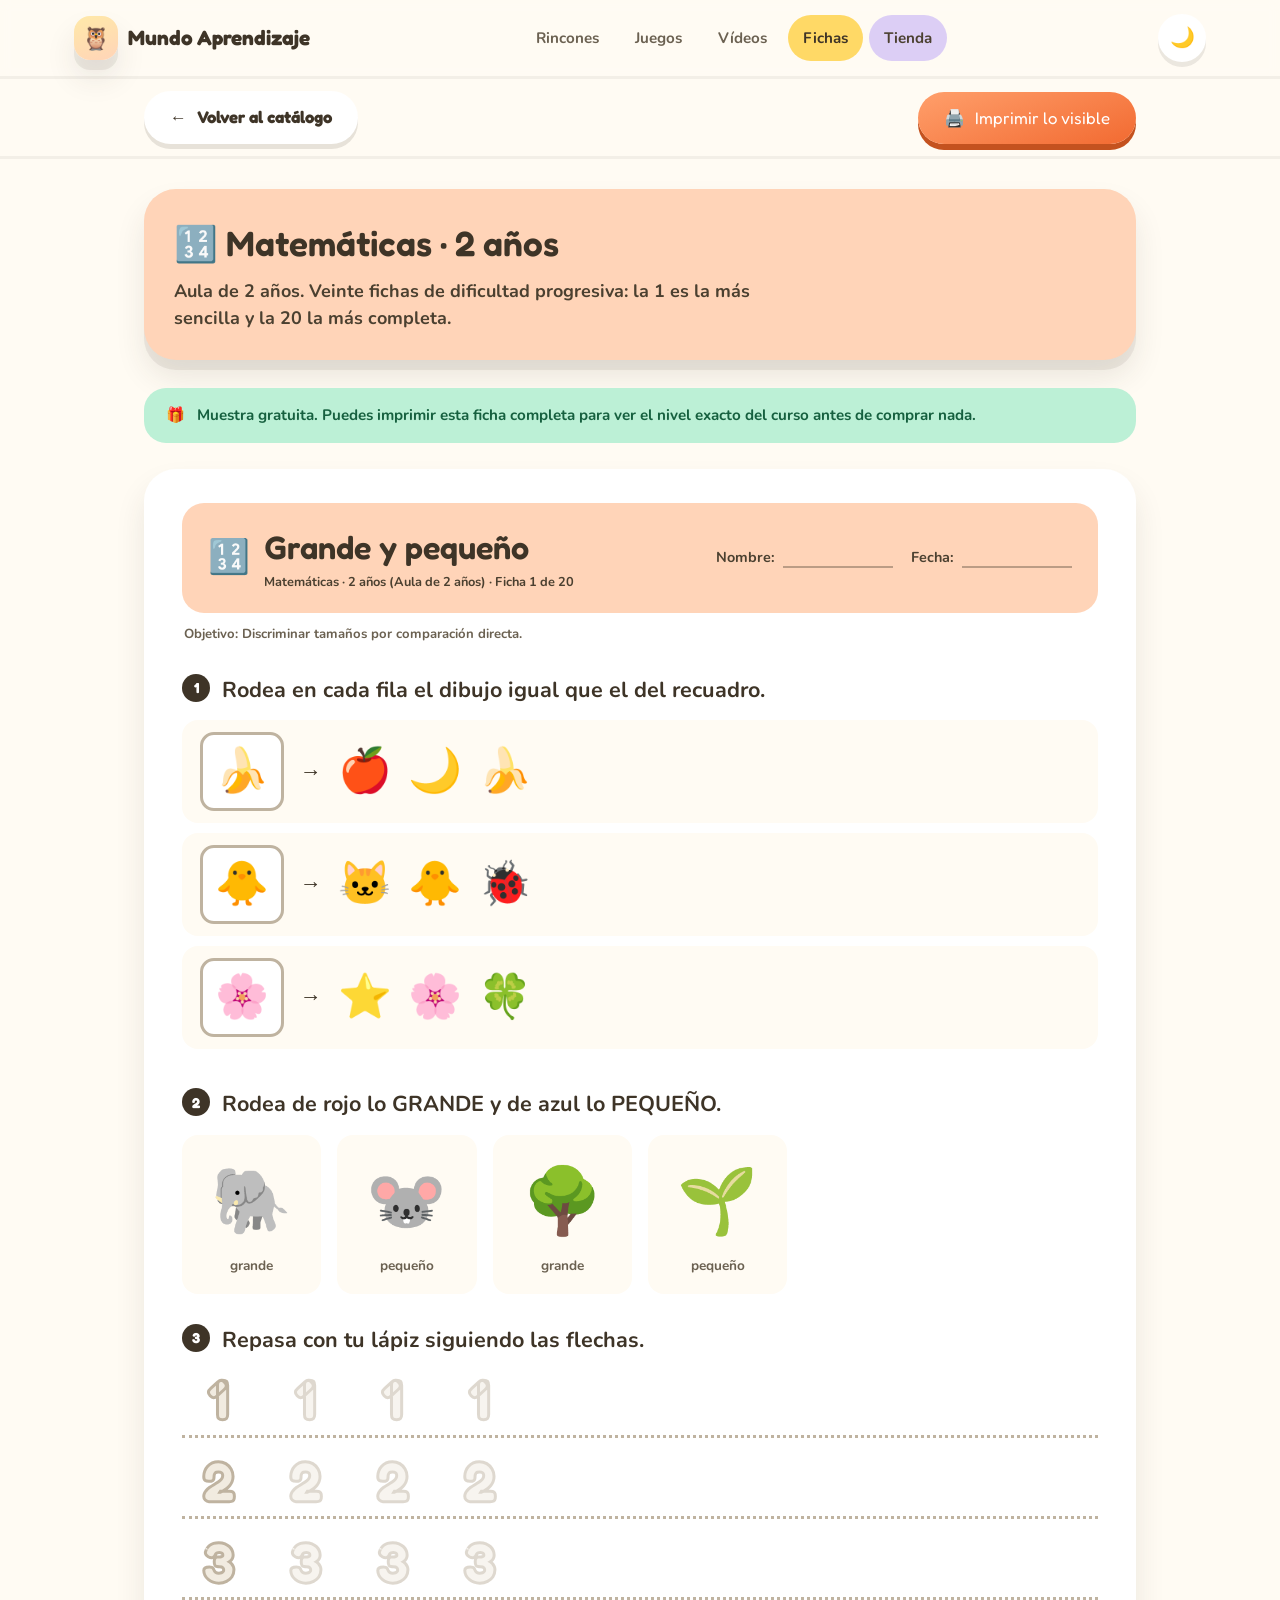
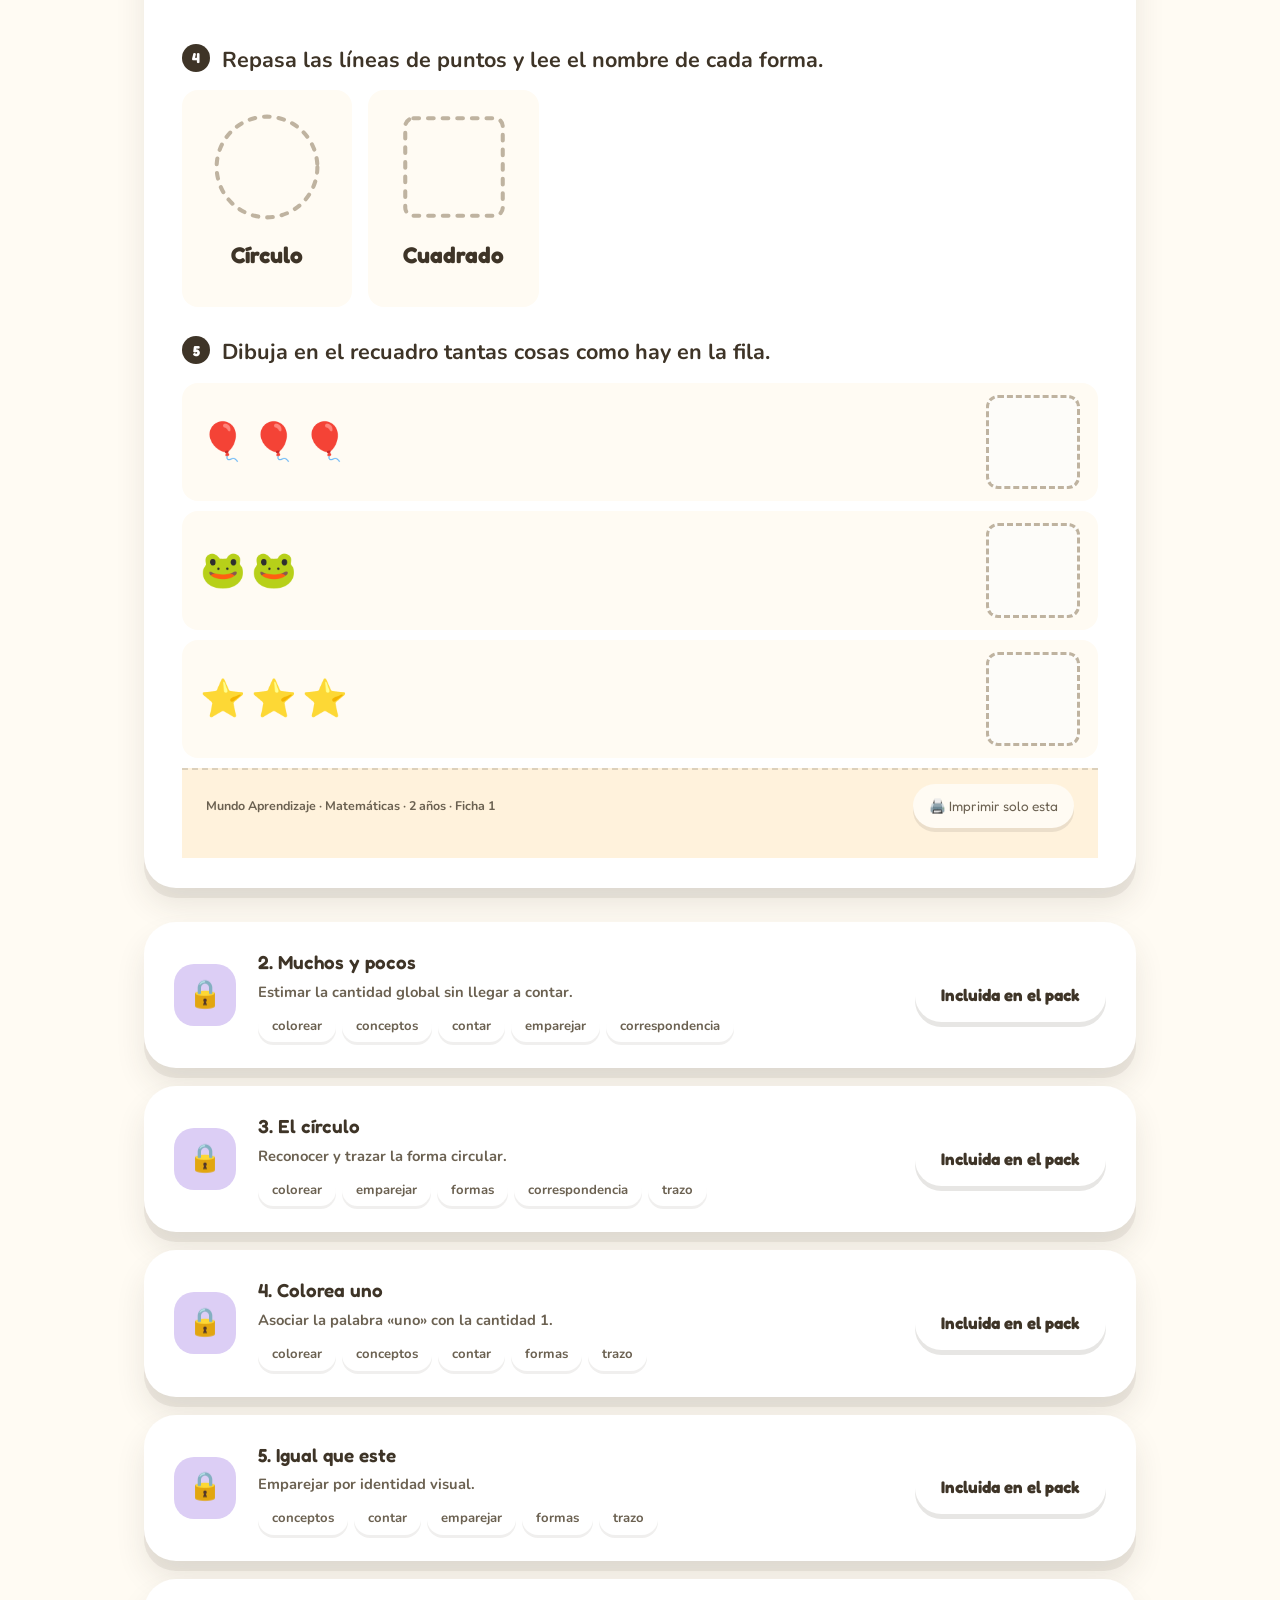
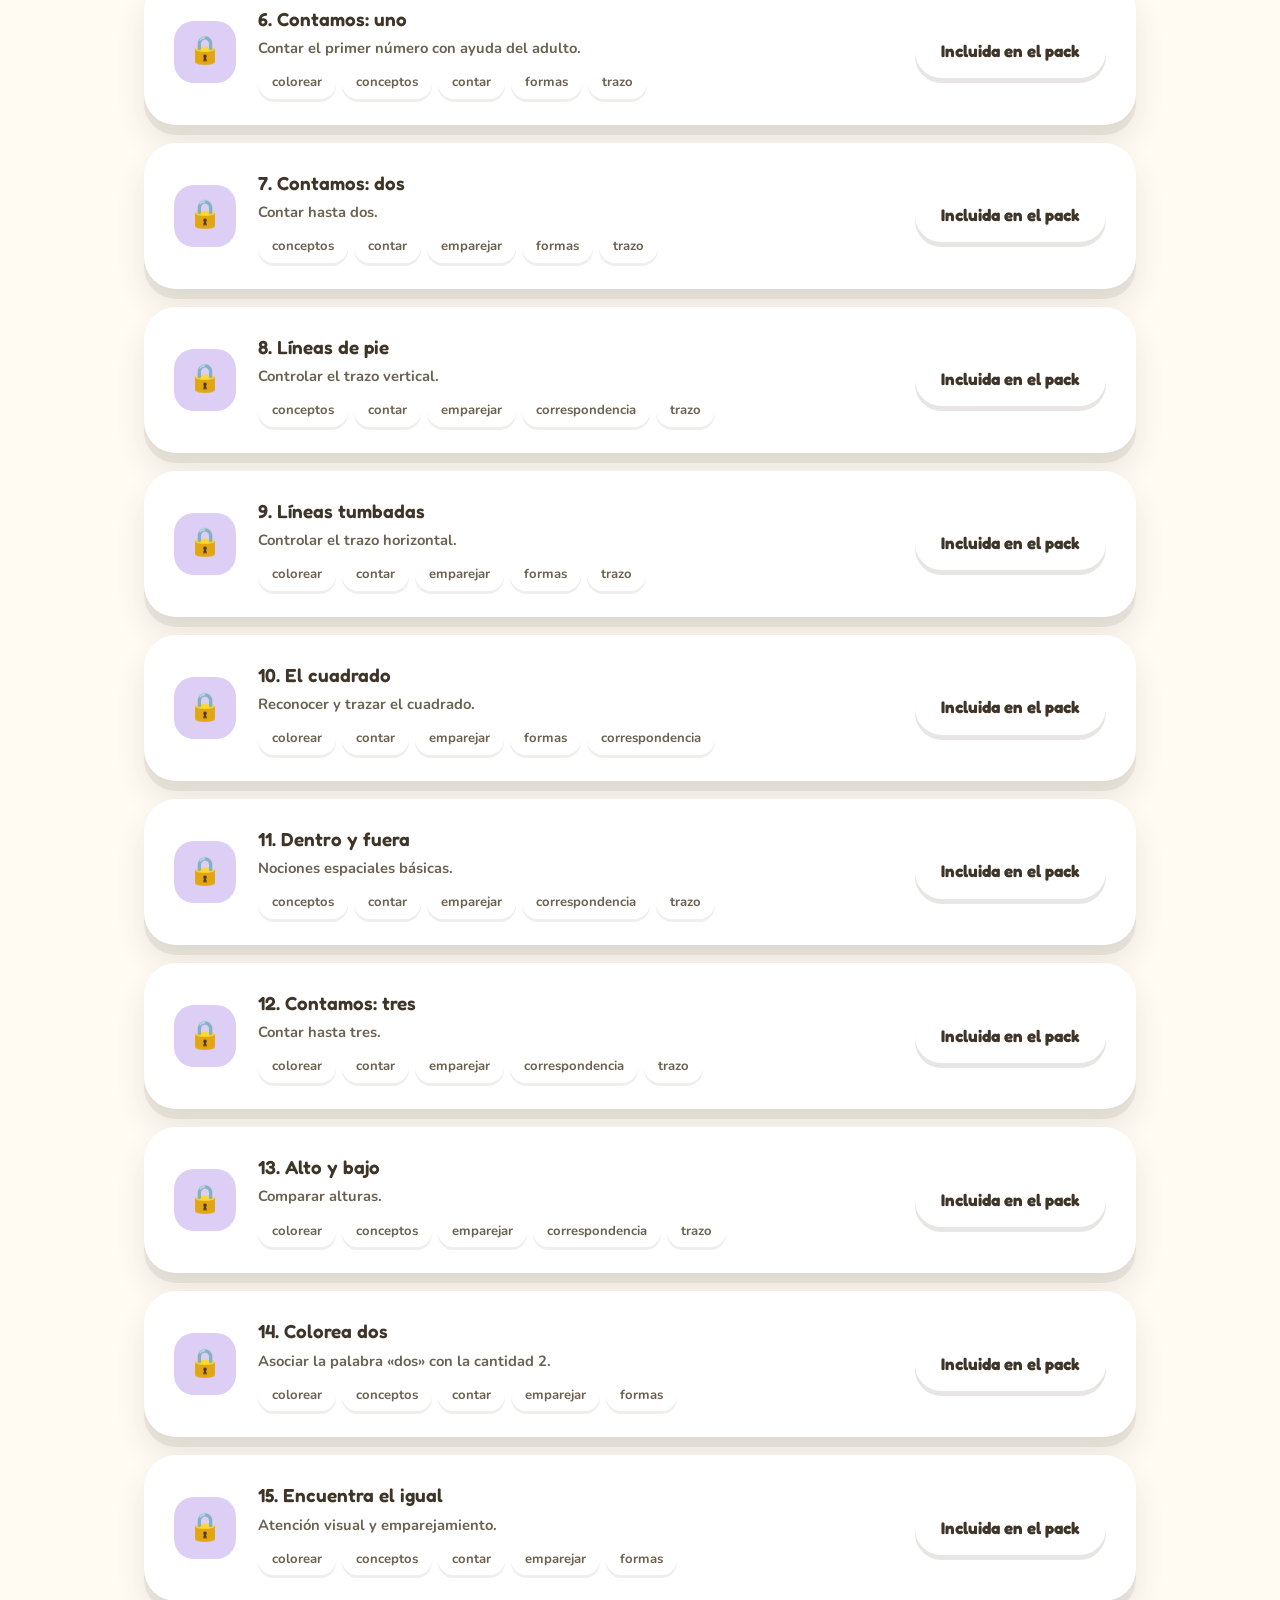
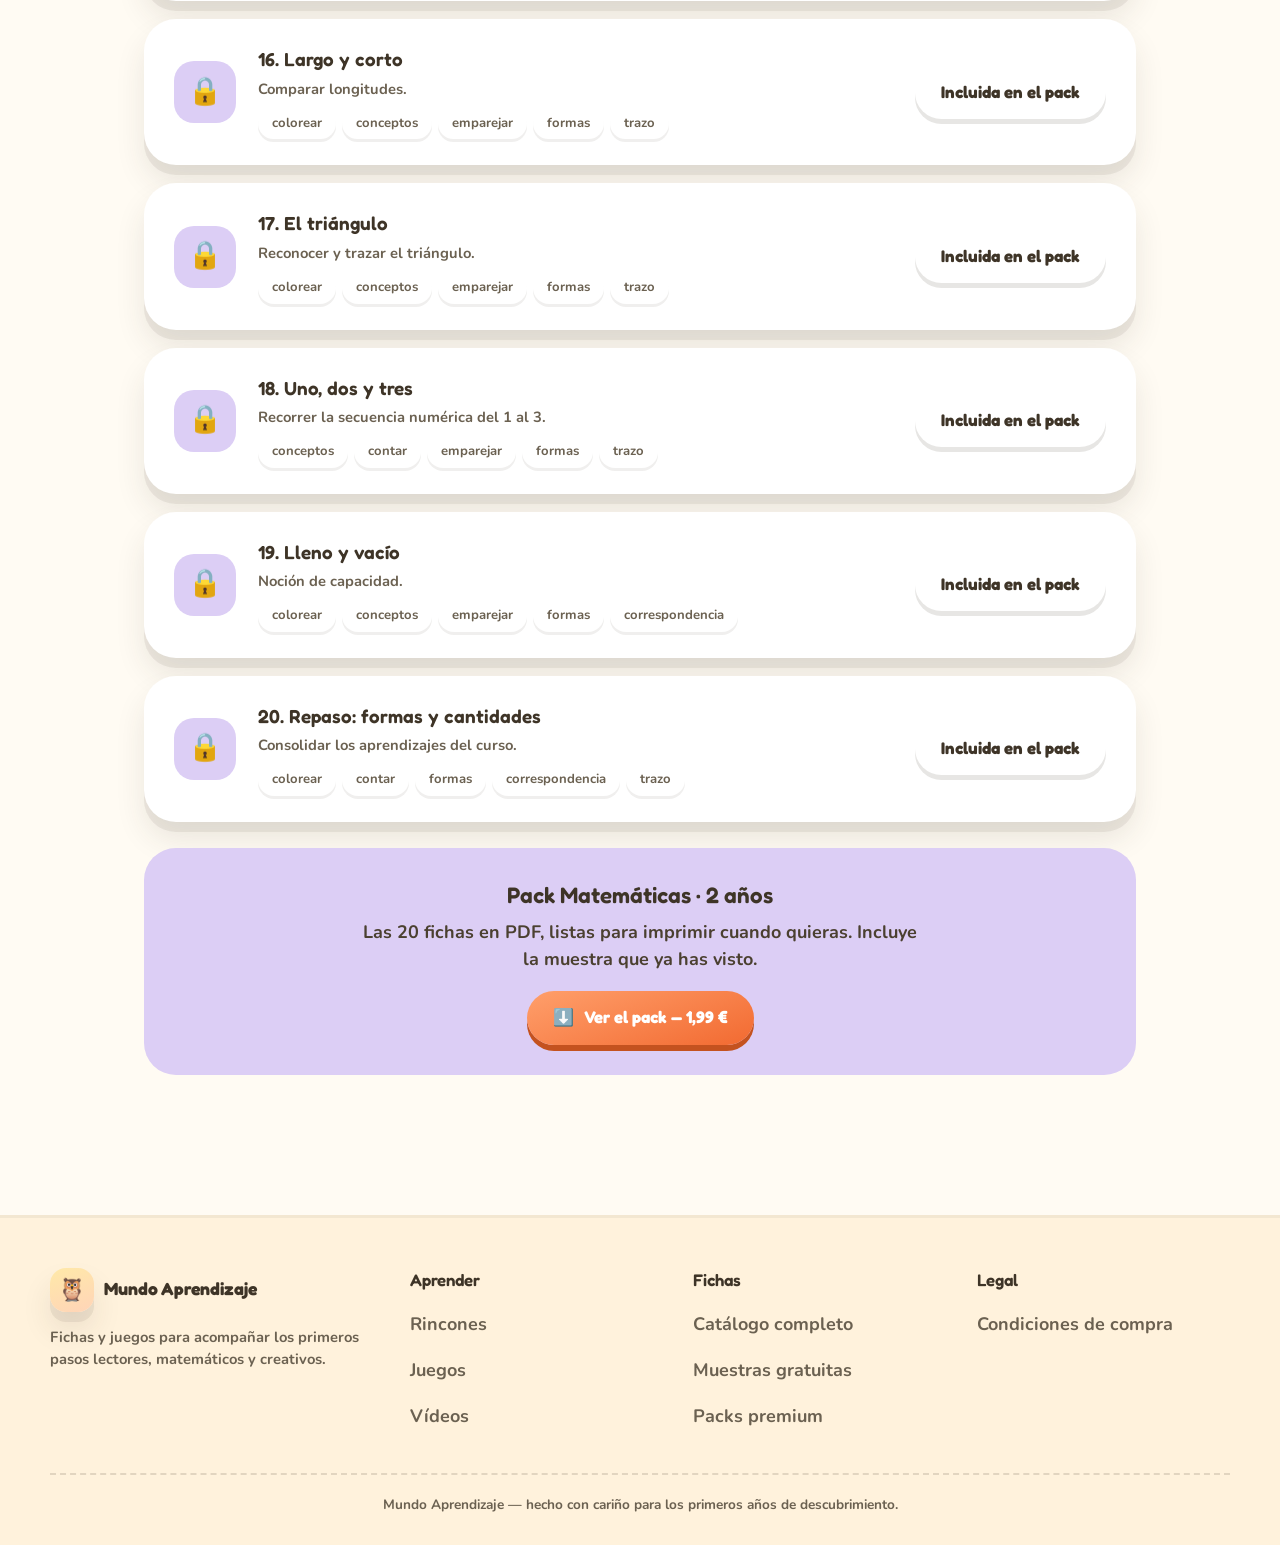
==== commit 2b6a0c3f: "Amplia todas las fichas a 5 ejercicios y prepara los PDF de venta Ninguna de las 480 fichas llegaba " ====
--- a/fichas.html
+++ b/fichas.html
@@ -131,6 +131,9 @@
 (() => {
   'use strict';
   const { el, icono, catalogo, filtrar } = window.MA;
+  // En modo dist se ocultan los adornos de pantalla para que el PDF
+  // salga limpio (sin avisos ni botones que no se imprimen).
+  const modoImpresion = new URLSearchParams(location.search).get('fuente') === 'dist';
   const salida = document.getElementById('salida');
   const estado = document.getElementById('estado');
 
@@ -200,21 +203,24 @@
     salida.append(cabecera);
 
     const gratis = lista.filter(f => !f.bloqueado);
-    if(gratis.length){
+    if(gratis.length && !modoImpresion){
       salida.append(el('div', { className: 'aviso-muestra no-print' },
         icono('🎁'),
         el('span', {}, el('strong', { text: 'Muestra gratuita. ' }),
           'Puedes imprimir esta ficha completa para ver el nivel exacto del curso antes de comprar nada.')));
     }
 
+    // Con ?fuente=dist ninguna ficha viene bloqueada, así que se renderizan
+    // las 20: es el modo que se usa en local para generar los PDF de venta.
     lista.forEach(f => {
       const m = porId[f.id] || f;
       salida.append(f.bloqueado
         ? tarjetaBloqueada({ ...m, tema, curso })
-        : window.MA_RENDER.renderFicha({ ...f, tema, curso }));
+        : window.MA_RENDER.renderFicha({ ...f, tema, curso },
+            { conBotonImprimir: !modoImpresion }));
     });
 
-    if(lista.some(f => f.bloqueado)){
+    if(lista.some(f => f.bloqueado) && !modoImpresion){
       salida.append(el('div', { className: 'cta-pack no-print' },
         el('h2', { text: `Pack ${infoTema.nombre} · ${infoCurso.etiqueta}` }),
         el('p', { text: `Las 20 fichas en PDF, listas para imprimir cuando quieras. Incluye la muestra que ya has visto.` }),
--- a/assets/fichas.css
+++ b/assets/fichas.css
@@ -428,14 +428,27 @@
 
   .sheets, .wrap{ max-width: none; margin: 0; padding: 0; }
 
+  /* Con cinco ejercicios una ficha ya no cabe siempre en una hoja.
+     `break-inside: avoid` la obligaria a caber y cortaria el contenido, asi
+     que se deja fluir: si necesita dos paginas, las ocupa. Lo que no se
+     rompe nunca es un ejercicio suelto (ver la lista de mas abajo).
+     Tampoco se fuerza ya el alto minimo: llenaba la hoja cuando las fichas
+     tenian un solo ejercicio, y ahora solo dejaria huecos. */
   .ficha{
     box-shadow: none; border-radius: 0;
     padding: 0; margin: 0;
-    min-height: 250mm;
+    min-height: 0;
     break-after: page;
-    break-inside: avoid;
+    break-inside: auto;
   }
   .ficha:last-child{ break-after: auto; }
+
+  /* El encabezado no debe quedarse solo al final de una hoja */
+  .ficha-head{ break-after: avoid; }
+  .bloque{ break-inside: avoid; }
+  .bloque-enunciado{ break-after: avoid; }
+  .ficha-foot{ break-before: avoid; }
+  p, li{ orphans: 3; widows: 3; }
 
   .ficha-head{ border-radius: 12px; padding: 5mm 7mm; }
   .ficha-objetivo{ display: none; }
